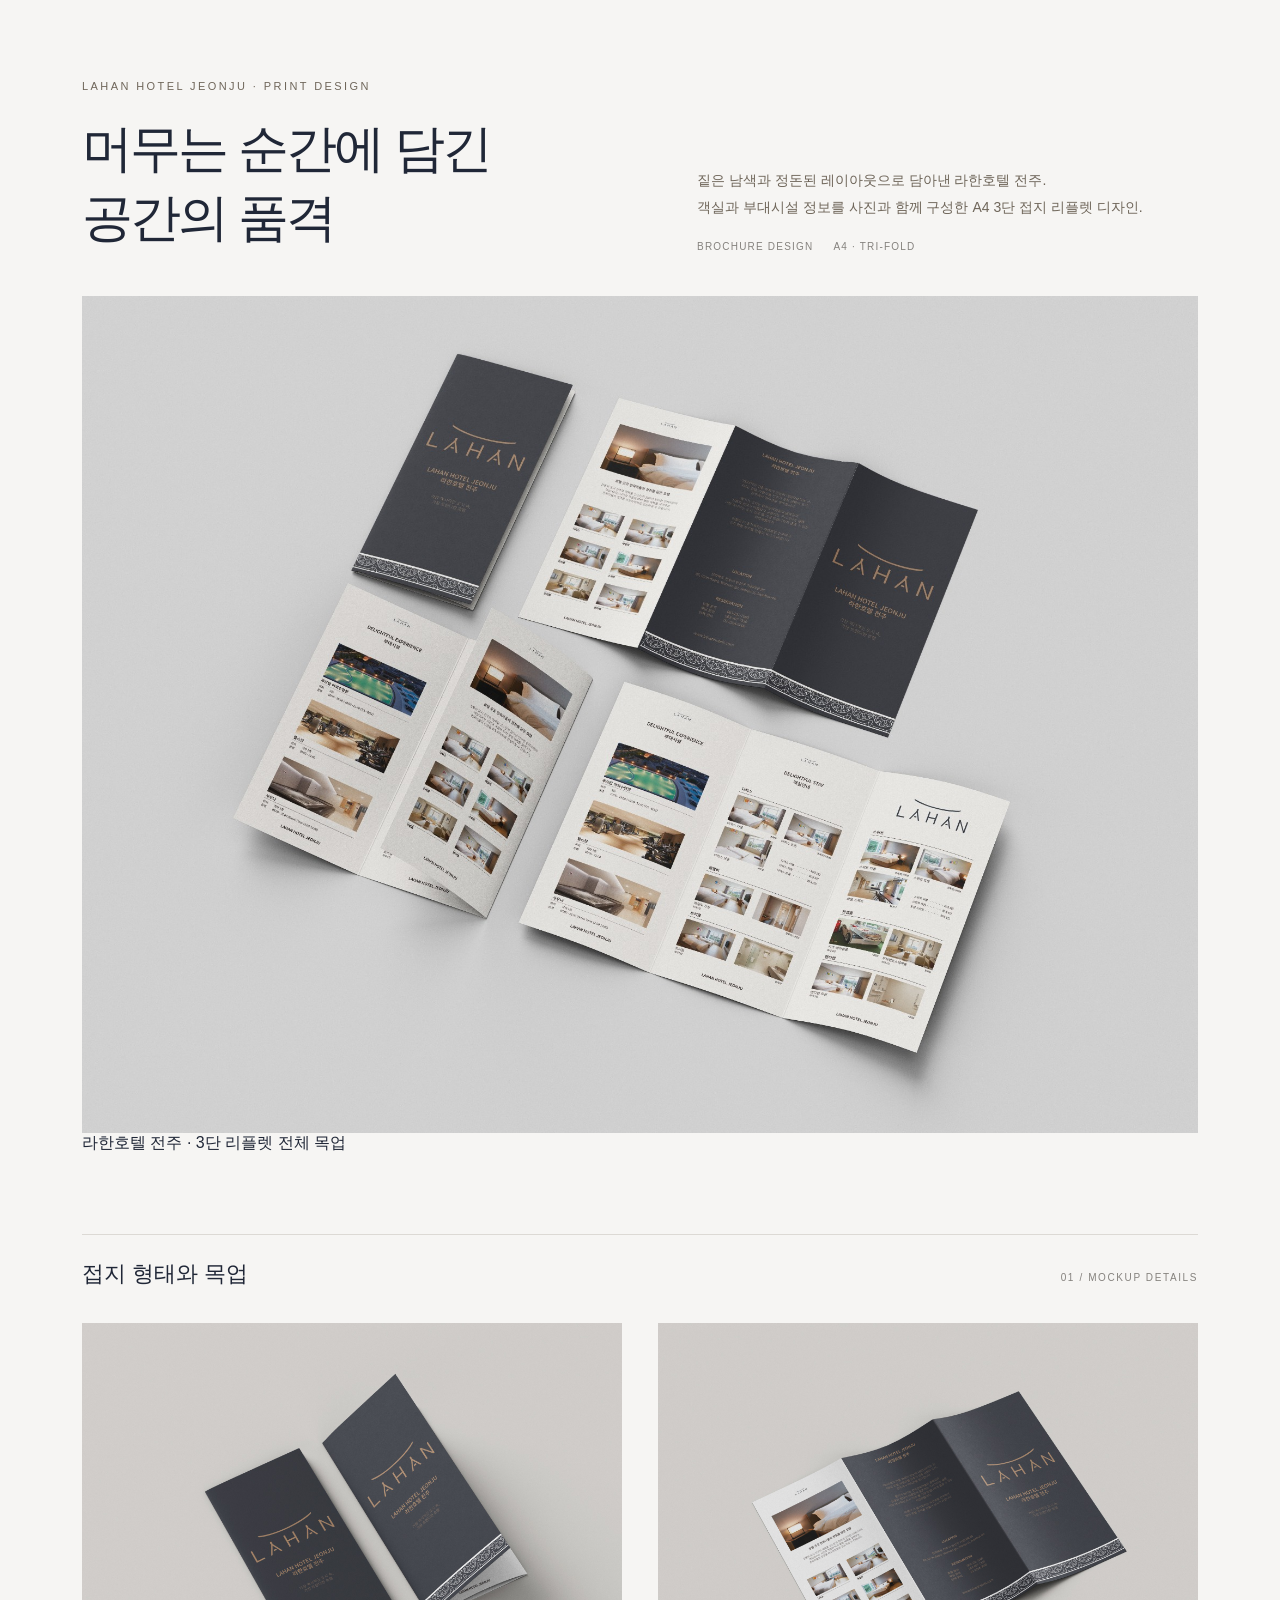
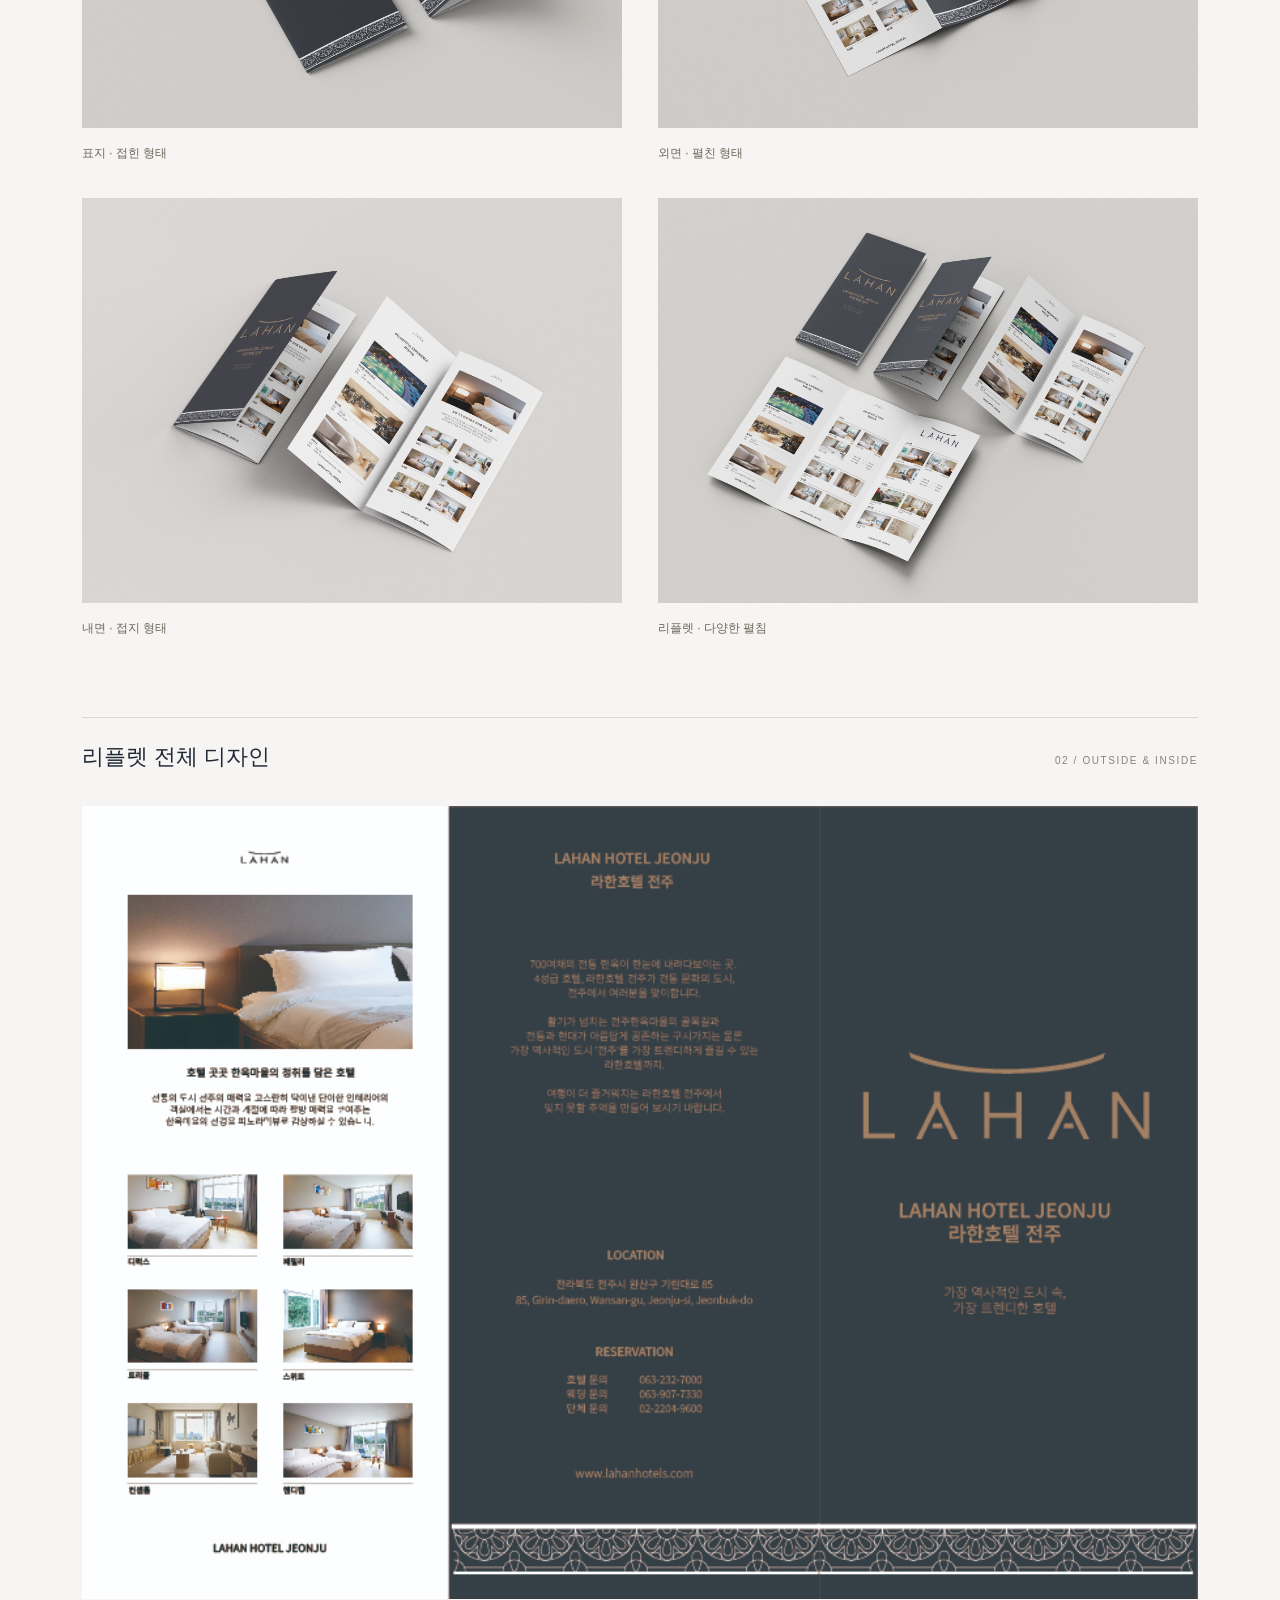
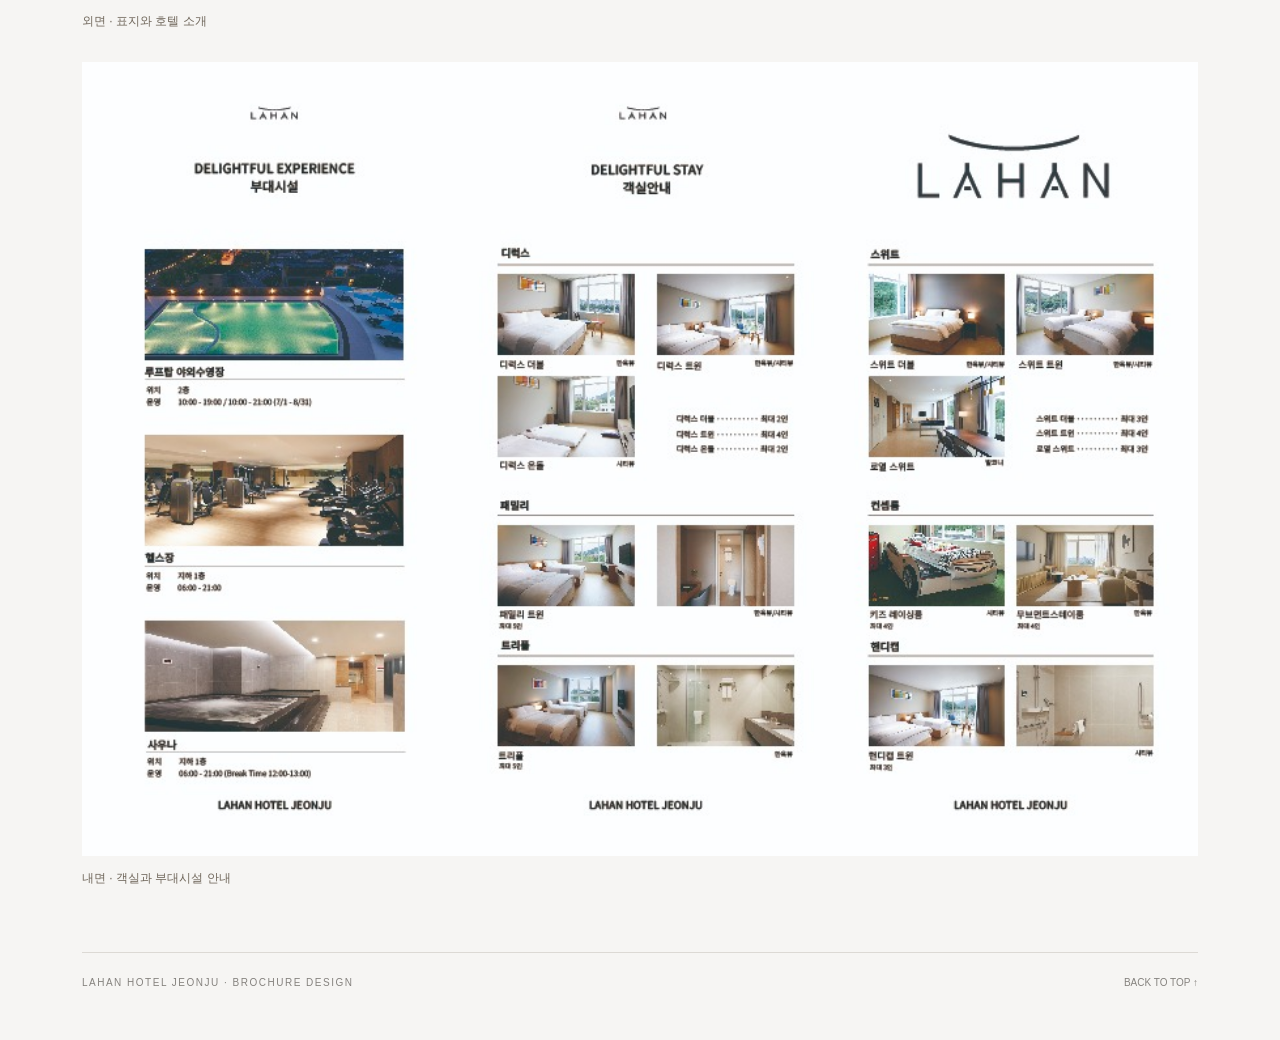
==== works/lahan-hotel-brochure.html @ 77c7981a "Add files via upload" ====
<!DOCTYPE html>
<html lang="ko">
<head>
<meta charset="UTF-8">
<meta name="viewport" content="width=device-width, initial-scale=1">
<title>라한호텔 전주 · 3단 리플렛 디자인</title>
<meta name="description" content="라한호텔 전주의 객실과 부대시설을 소개하는 A4 3단 리플렛 디자인 포트폴리오.">
<style>
/* 색상과 페이지 너비는 아래 변수에서 수정할 수 있습니다. */
:root{--paper:#f6f5f3;--green:#6f665a;--ink:#202737;--muted:#85827e;--line:#dcd9d4;--width:1200px}
*{box-sizing:border-box}html{scroll-behavior:smooth}body{margin:0;background:var(--paper);color:var(--ink);font-family:'Malgun Gothic','Apple SD Gothic Neo',sans-serif;word-break:keep-all}main{max-width:var(--width);margin:auto;padding:80px 42px 52px}.intro{display:grid;grid-template-columns:1.1fr 1fr;gap:64px;align-items:end;padding-bottom:44px}.eyebrow{font-size:11px;letter-spacing:.22em;color:var(--green);margin:0 0 22px}.intro h1{font-family:'Batang','Songti SC',serif;font-weight:400;font-size:clamp(32px,4vw,54px);letter-spacing:-.055em;line-height:1.35;margin:0}.intro h1 span{display:block}.description{font-size:14px;line-height:1.95;margin:0 0 20px;color:var(--green)}.tags{display:flex;gap:20px;color:var(--muted);font-size:10px;letter-spacing:.12em}.hero{margin:0}.image-button{border:0;padding:0;display:block;background:none;width:100%;cursor:zoom-in}.image-button img{display:block;width:100%;height:auto}.hero .image-button{overflow:hidden}.caption{display:flex;justify-content:space-between;margin:16px 0 0;font-size:10px;letter-spacing:.15em;color:var(--muted)}.section-head{display:flex;align-items:baseline;justify-content:space-between;border-top:1px solid var(--line);margin-top:80px;padding-top:24px;margin-bottom:34px}.section-head h2{font-size:22px;font-family:'Batang',serif;font-weight:400;margin:0}.section-head span{font-size:10px;letter-spacing:.16em;color:var(--muted)}.spread{display:grid;grid-template-columns:1fr 1fr;gap:36px}.spread figure{margin:0}.sheet{padding:28px;background:#edece3}.sheet img{box-shadow:0 9px 22px #3d483310}.spread figcaption{display:flex;justify-content:space-between;padding-top:17px;font-size:12px;color:var(--green)}.spread figcaption span:last-child{font-size:10px;letter-spacing:.1em;color:var(--muted)}.end{display:flex;justify-content:space-between;border-top:1px solid var(--line);margin-top:65px;padding-top:24px;font-size:10px;letter-spacing:.15em;color:var(--muted)}button:focus-visible{outline:3px solid var(--green);outline-offset:6px}.top-button{border:0;background:none;padding:0;font:inherit;color:inherit;cursor:pointer}.top-button:hover{color:var(--ink)}dialog{padding:0;border:0;background:transparent;max-width:94vw;max-height:94vh;overflow:visible}dialog::backdrop{background:rgba(26,33,26,.88)}dialog img{display:block;max-width:90vw;max-height:88vh;width:auto;height:auto;object-fit:contain}dialog .close{position:absolute;right:10px;top:10px;width:42px;height:42px;border:0;border-radius:50%;background:var(--paper);color:var(--ink);font-size:24px;cursor:pointer}body:has(dialog[open]){overflow:hidden}@media(max-width:760px){main{padding:46px 22px 30px}.intro{grid-template-columns:1fr;gap:24px;padding-bottom:28px}.intro h1{font-size:36px}.description{font-size:13px;margin-bottom:14px}.eyebrow{margin-bottom:15px}.section-head{margin-top:48px;margin-bottom:24px}.spread{gap:20px}.sheet{padding:14px}.section-head h2{font-size:20px}.end{margin-top:42px}}@media(max-width:500px){.spread{grid-template-columns:1fr;gap:32px}.sheet{padding:20px}.tags{gap:14px}.caption{font-size:9px;letter-spacing:.08em}.section-head span{font-size:9px}.end{letter-spacing:.06em;font-size:9px}}@media(prefers-reduced-motion:reduce){html{scroll-behavior:auto}}
.flat{display:grid;gap:32px}.flat figure{margin:0}.flat figcaption{margin-top:14px;font-size:12px;color:var(--green)}.intro h1,.section-head h2{font-family:inherit}.intro h1{font-weight:400}.spread figcaption{gap:12px}.hero img{width:100%;height:auto}
</style>
</head>
<body><main><header class="intro"><div><p class="eyebrow">LAHAN HOTEL JEONJU · PRINT DESIGN</p><h1>머무는 순간에 담긴<span>공간의 품격</span></h1></div><div><p class="description">짙은 남색과 정돈된 레이아웃으로 담아낸 라한호텔 전주.<br>객실과 부대시설 정보를 사진과 함께 구성한 A4 3단 접지 리플렛 디자인.</p><div class="tags"><span>BROCHURE DESIGN</span><span>A4 · TRI-FOLD</span></div></div></header><figure class="hero"><button class="image-button" aria-label="라한호텔 전주 · 3단 리플렛 전체 목업 확대 보기"><img src="[data-uri]" alt="라한호텔 전주 · 3단 리플렛 전체 목업" fetchpriority="high"></button><figcaption>라한호텔 전주 · 3단 리플렛 전체 목업</figcaption></figure><section aria-labelledby="mockups"><div class="section-head"><h2 id="mockups">접지 형태와 목업</h2><span>01 / MOCKUP DETAILS</span></div><div class="spread"><figure ><button class="image-button" aria-label="표지 · 접힌 형태 확대 보기"><img src="[data-uri]" alt="표지 · 접힌 형태" loading="lazy"></button><figcaption>표지 · 접힌 형태</figcaption></figure><figure ><button class="image-button" aria-label="외면 · 펼친 형태 확대 보기"><img src="[data-uri]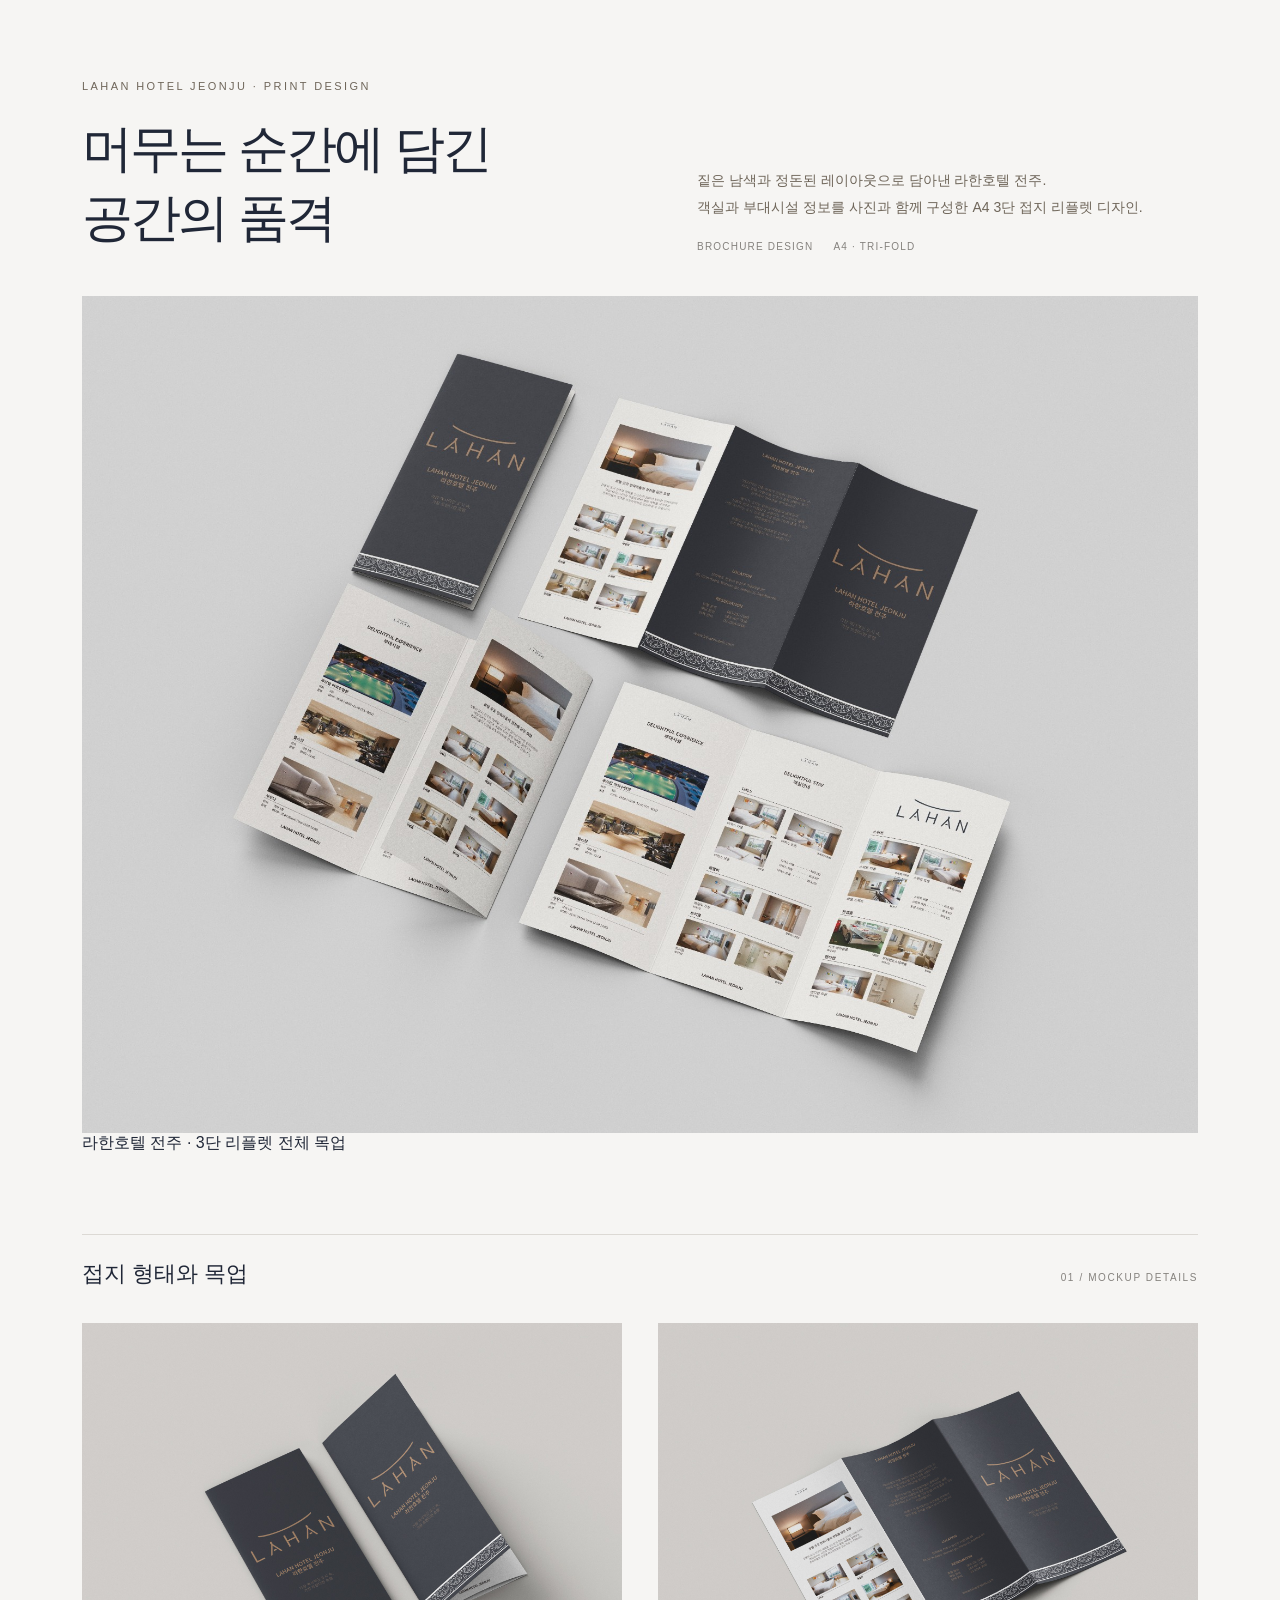
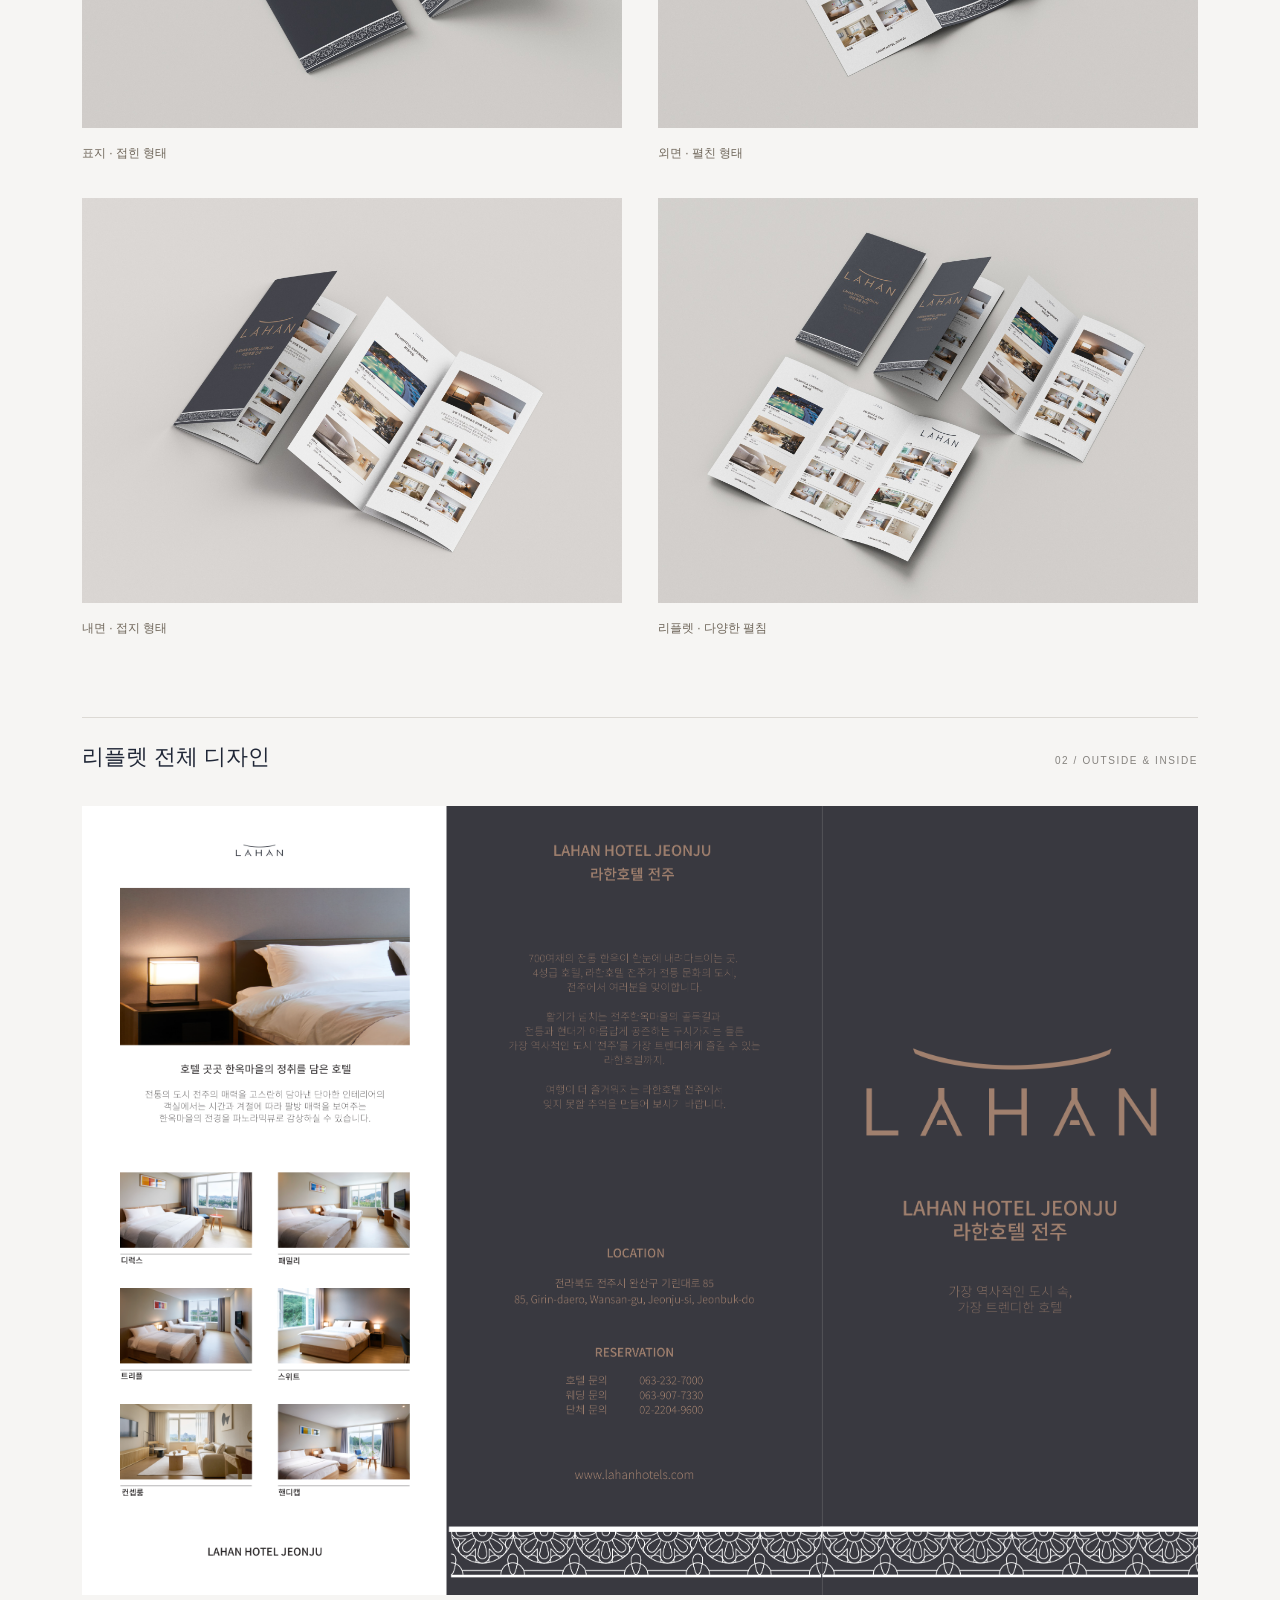
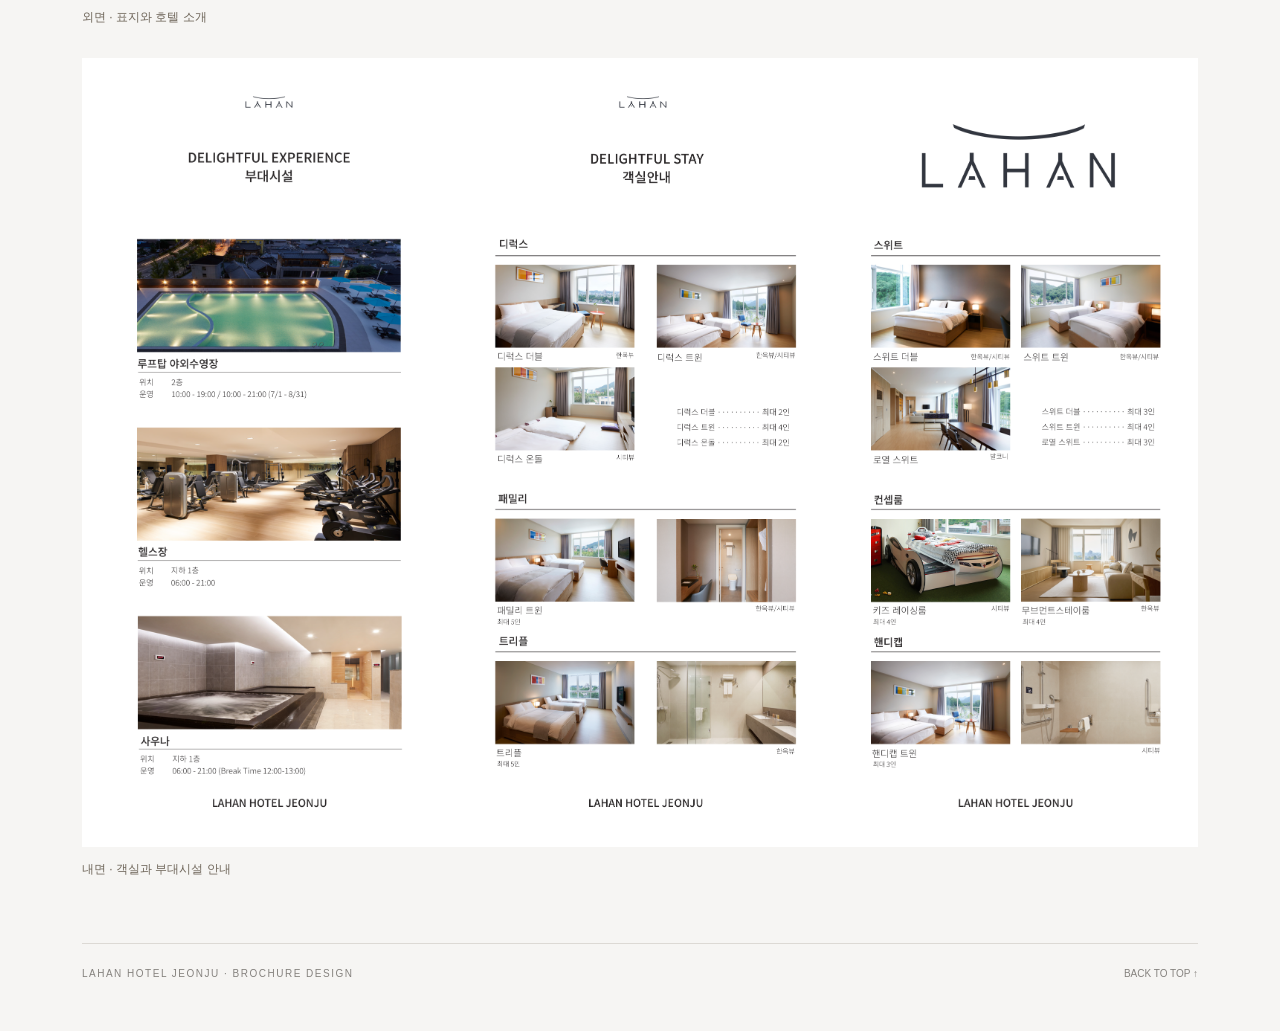
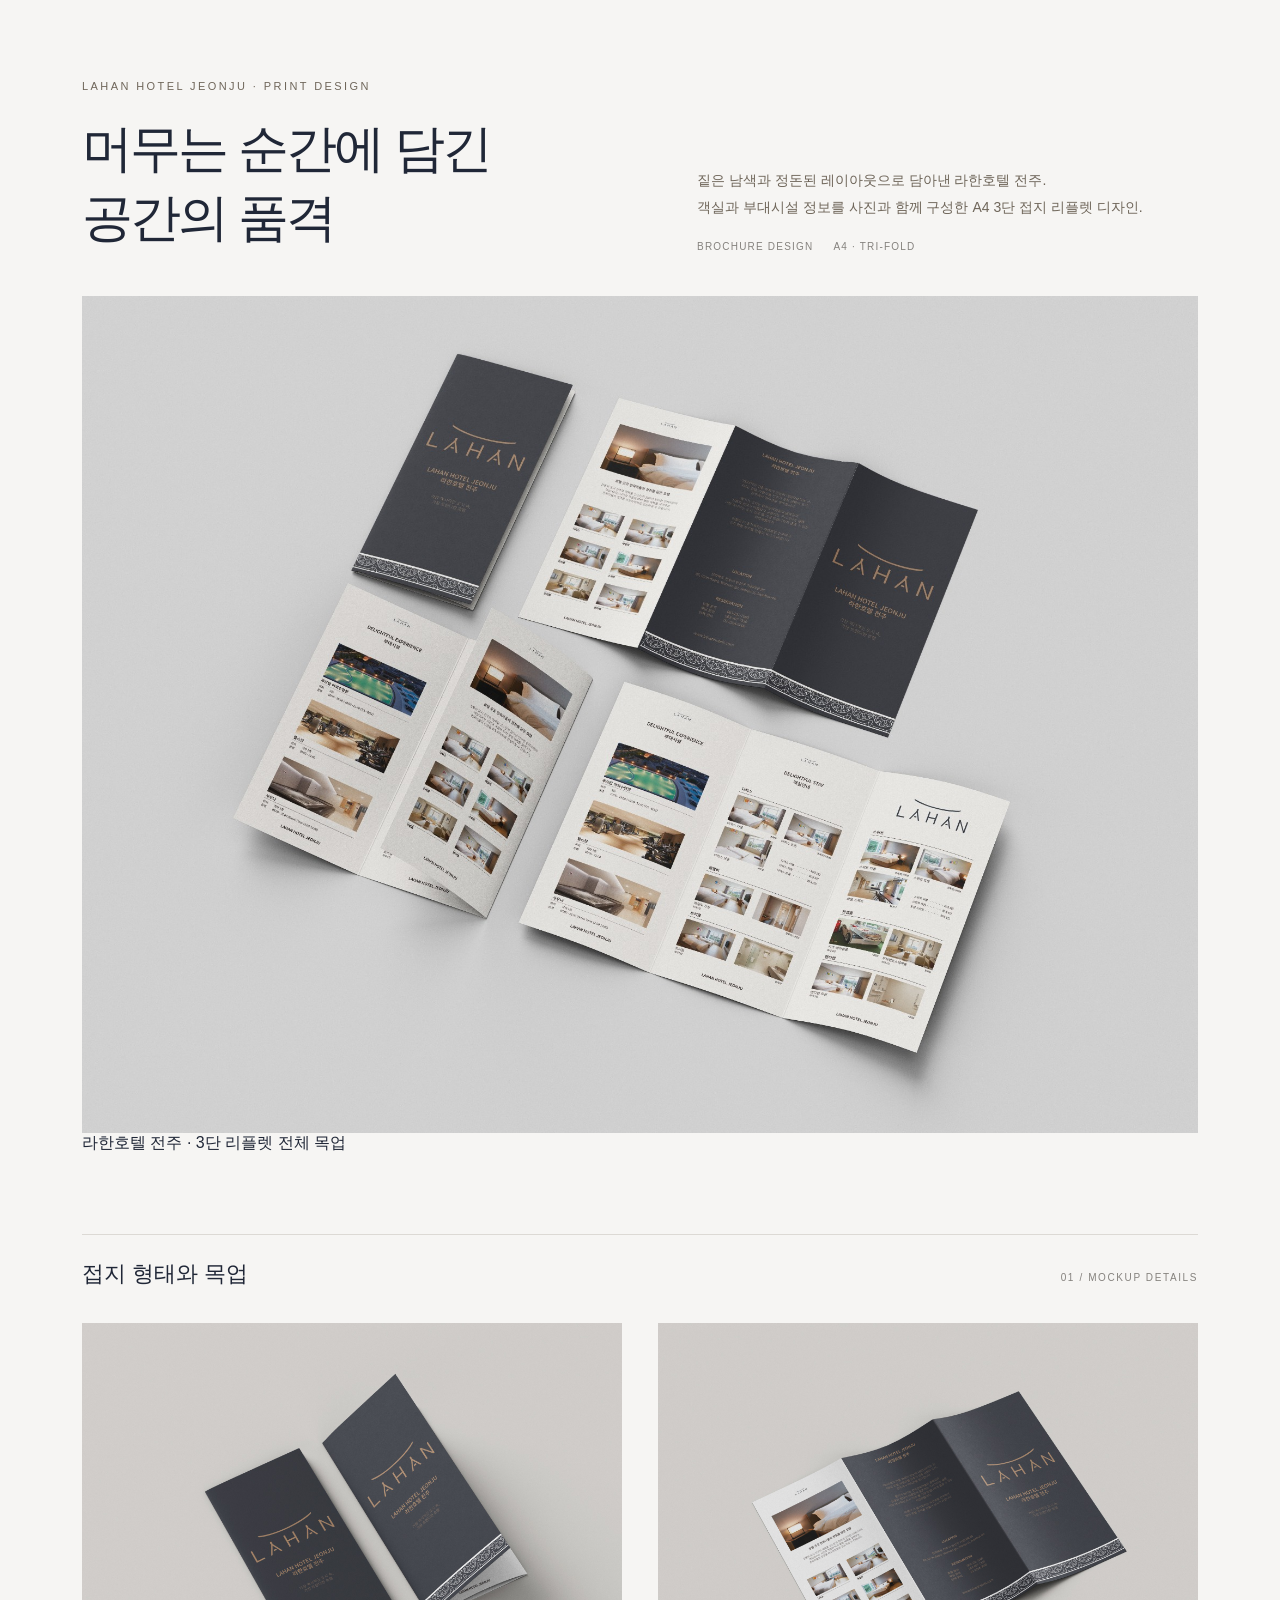
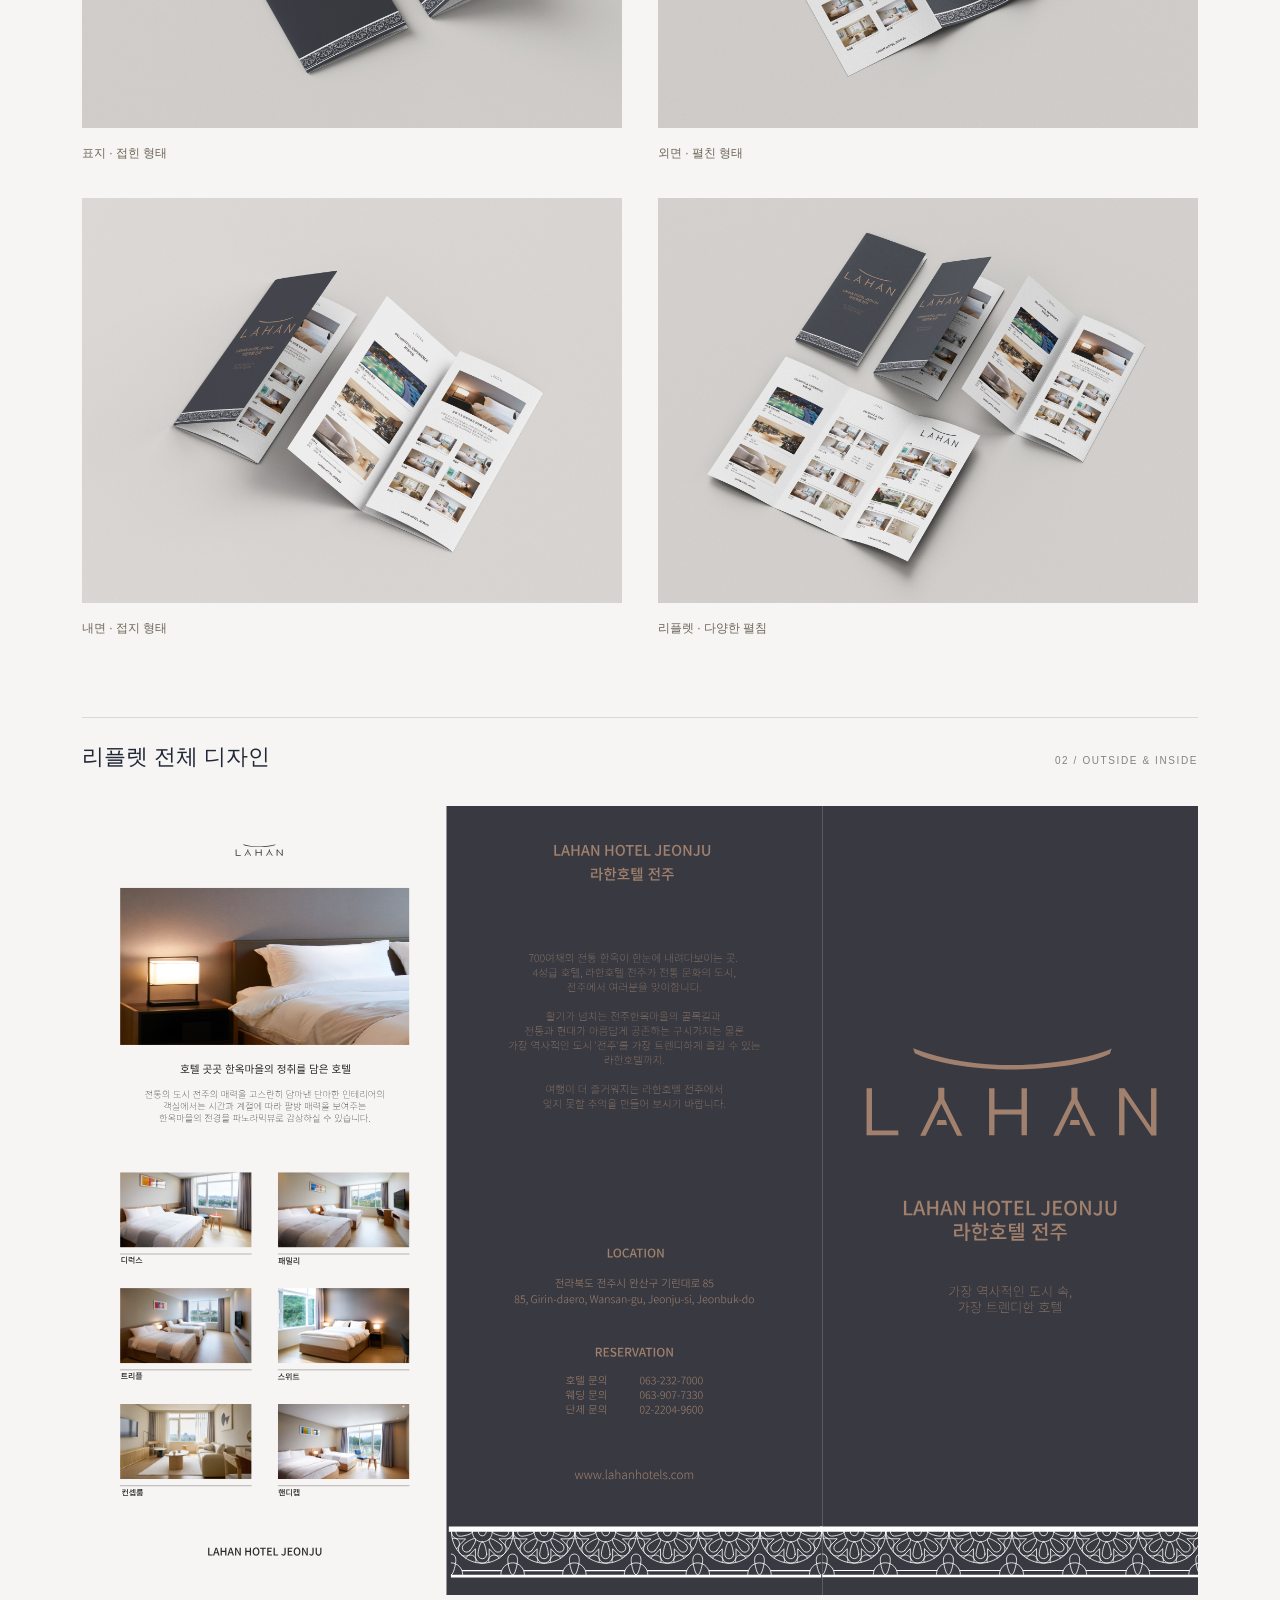
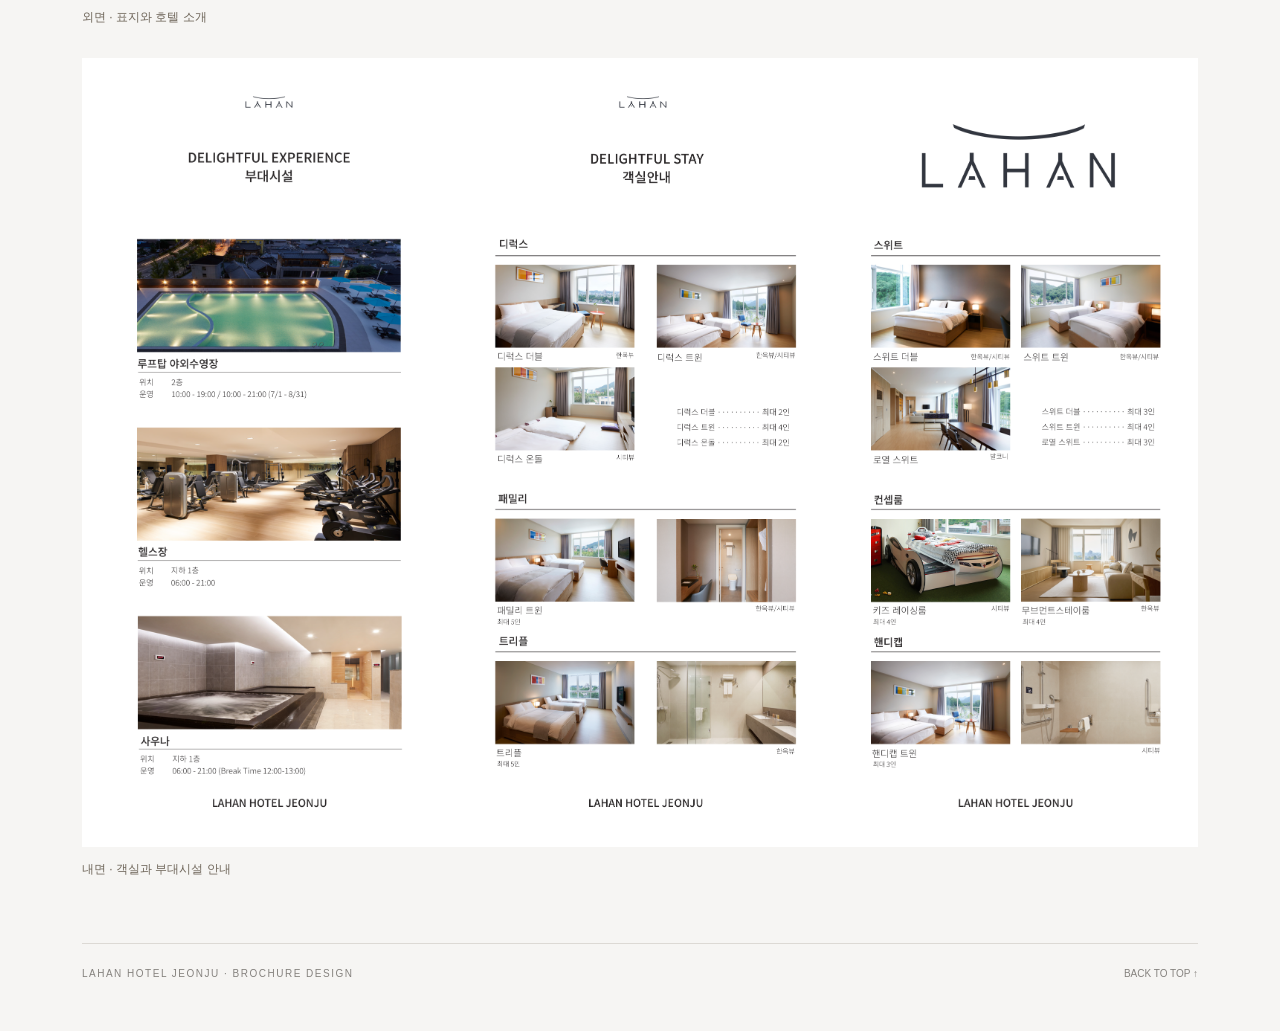
